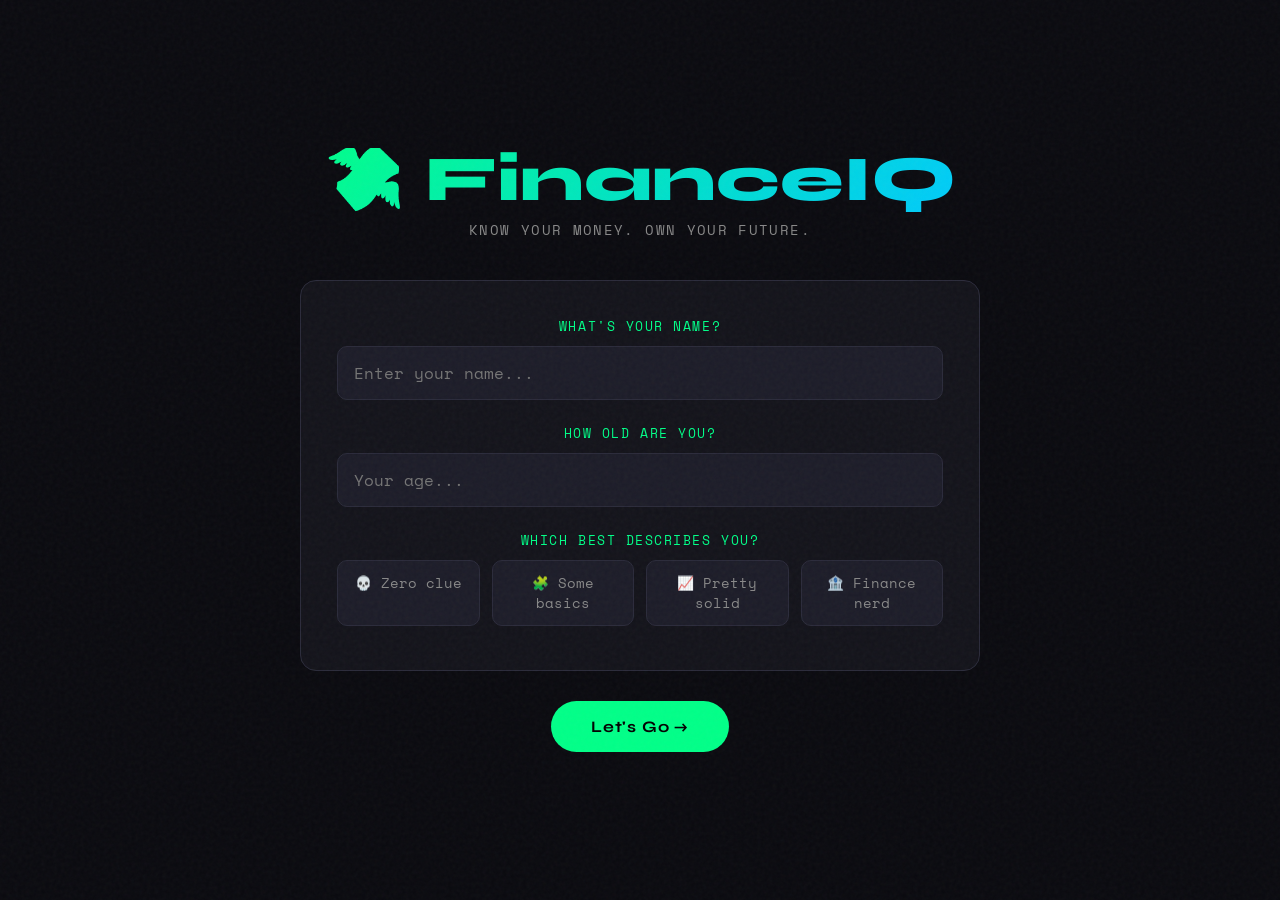
==== index.html @ 19bd0cdd "meow meow meow" ====
<!DOCTYPE html>
<html lang="en">
<head>
  <meta charset="UTF-8">
  <meta name="viewport" content="width=device-width, initial-scale=1.0">
  <title>💸 FinanceIQ — Know Your Money</title>
  <link href="https://fonts.googleapis.com/css2?family=Syne:wght@400;700;800&family=Space+Mono:wght@400;700&family=Georgia:ital,wght@0,400;1,400&display=swap" rel="stylesheet">
  <link rel="stylesheet" href="style.css">
</head>
<body>
<div id="app">

  <!-- INTRO -->
  <div id="intro-screen" class="screen active">
    <div class="logo">💸 FinanceIQ</div>
    <p class="tagline">Know your money. Own your future.</p>
    <div class="card">
      <label>What's your name?</label>
      <input type="text" id="name-input" placeholder="Enter your name..." maxlength="30">
      <label>How old are you?</label>
      <input type="number" id="age-input" placeholder="Your age..." min="10" max="100">
      <label>Which best describes you?</label>
      <div class="radio-group" id="exp-group">
        <div class="radio-btn" data-val="none">💀 Zero clue</div>
        <div class="radio-btn" data-val="some">🧩 Some basics</div>
        <div class="radio-btn" data-val="good">📈 Pretty solid</div>
        <div class="radio-btn" data-val="pro">🏦 Finance nerd</div>
      </div>
    </div>
    <button class="btn" id="start-btn">Let's Go →</button>
  </div>

  <!-- QUIZ -->
  <div id="quiz-screen" class="screen">
    <div class="progress-bar">
      <div class="progress-fill" id="progress-fill"></div>
    </div>
    <div class="q-meta">
      <span class="q-num" id="q-num-label">Question 1 of 10</span>
      <span class="q-category" id="q-cat-label">Category</span>
    </div>
    <div class="question-text" id="question-text"></div>
    <div class="options" id="options-container"></div>
    <div class="feedback-box" id="feedback-box"></div>
    <div class="next-btn-wrap">
      <button class="btn" id="next-btn" style="display:none">Next →</button>
    </div>
  </div>

  <!-- RESULTS -->
  <div id="results-screen" class="screen">
    <div id="results-content"></div>
    <div class="restart-wrap">
      <button class="btn btn-outline" id="restart-btn">Play Again 🔄</button>
    </div>
  </div>

</div>
<script src="script.js"></script>
</body>
</html>
---- style.css ----
/* ===================== CSS VARIABLES ===================== */
:root {
  --bg: #0a0a0f;
  --card: #13131a;
  --accent: #00ff88;
  --accent2: #ff6b35;
  --text: #f0f0f0;
  --muted: #888;
  --border: #2a2a3a;
  --radius: 16px;
}

/* ===================== RESET & BASE ===================== */
* {
  box-sizing: border-box;
  margin: 0;
  padding: 0;
}

body {
  background: var(--bg);
  color: var(--text);
  font-family: 'Space Mono', monospace;
  min-height: 100vh;
  display: flex;
  align-items: center;
  justify-content: center;
  overflow-x: hidden;
  padding: 20px;
}

/* Grain overlay */
body::before {
  content: '';
  position: fixed;
  inset: 0;
  background-image: url("data:image/svg+xml,%3Csvg viewBox='0 0 256 256' xmlns='http://www.w3.org/2000/svg'%3E%3Cfilter id='noise'%3E%3CfeTurbulence type='fractalNoise' baseFrequency='0.9' numOctaves='4' stitchTiles='stitch'/%3E%3C/filter%3E%3Crect width='100%25' height='100%25' filter='url(%23noise)' opacity='0.04'/%3E%3C/svg%3E");
  pointer-events: none;
  z-index: 999;
}

#app {
  width: 100%;
  max-width: 680px;
}

/* ===================== SCREENS ===================== */
.screen {
  display: none;
  animation: fadeUp 0.4s ease both;
}
.screen.active {
  display: block;
}
@keyframes fadeUp {
  from { opacity: 0; transform: translateY(24px); }
  to   { opacity: 1; transform: translateY(0); }
}

/* ===================== INTRO ===================== */
#intro-screen {
  text-align: center;
}

.logo {
  font-family: 'Syne', sans-serif;
  font-weight: 800;
  font-size: clamp(2.4rem, 8vw, 4rem);
  background: linear-gradient(135deg, var(--accent), #00c8ff);
  -webkit-background-clip: text;
  -webkit-text-fill-color: transparent;
  line-height: 1;
  margin-bottom: 8px;
}

.tagline {
  color: var(--muted);
  font-size: .85rem;
  letter-spacing: .1em;
  text-transform: uppercase;
  margin-bottom: 40px;
}

.card {
  background: var(--card);
  border: 1px solid var(--border);
  border-radius: var(--radius);
  padding: 36px;
  margin-bottom: 20px;
}

label {
  display: block;
  font-size: .8rem;
  color: var(--accent);
  text-transform: uppercase;
  letter-spacing: .12em;
  margin-bottom: 10px;
}

input[type="text"],
input[type="number"] {
  width: 100%;
  background: #1c1c28;
  border: 1px solid var(--border);
  border-radius: 10px;
  color: var(--text);
  font-family: 'Space Mono', monospace;
  font-size: 1rem;
  padding: 14px 16px;
  outline: none;
  transition: border-color .2s;
  margin-bottom: 24px;
}
input:focus {
  border-color: var(--accent);
}

.radio-group {
  display: flex;
  gap: 12px;
  flex-wrap: wrap;
  margin-bottom: 8px;
}

.radio-btn {
  flex: 1;
  min-width: 100px;
  background: #1c1c28;
  border: 1px solid var(--border);
  border-radius: 10px;
  padding: 12px;
  text-align: center;
  cursor: pointer;
  font-family: 'Space Mono', monospace;
  font-size: .85rem;
  color: var(--muted);
  transition: all .2s;
}
.radio-btn:hover,
.radio-btn.selected {
  border-color: var(--accent);
  color: var(--accent);
  background: #001a0d;
}

/* ===================== BUTTONS ===================== */
.btn {
  display: inline-block;
  background: var(--accent);
  color: #000;
  font-family: 'Syne', sans-serif;
  font-weight: 700;
  font-size: 1rem;
  padding: 16px 40px;
  border-radius: 50px;
  border: none;
  cursor: pointer;
  letter-spacing: .05em;
  transition: transform .15s, box-shadow .15s;
  margin-top: 10px;
}
.btn:hover {
  transform: translateY(-2px);
  box-shadow: 0 8px 30px rgba(0,255,136,.25);
}
.btn:active {
  transform: scale(.97);
}

.btn-outline {
  background: transparent;
  color: var(--accent);
  border: 2px solid var(--accent);
}
.btn-outline:hover {
  background: rgba(0,255,136,.08);
  box-shadow: none;
}

/* ===================== QUIZ ===================== */
.progress-bar {
  background: var(--border);
  border-radius: 50px;
  height: 6px;
  margin-bottom: 28px;
  overflow: hidden;
}

.progress-fill {
  height: 100%;
  background: linear-gradient(90deg, var(--accent), #00c8ff);
  border-radius: 50px;
  transition: width .5s ease;
}

.q-meta {
  display: flex;
  justify-content: space-between;
  align-items: center;
  margin-bottom: 18px;
}

.q-num {
  font-size: .8rem;
  color: var(--muted);
  text-transform: uppercase;
  letter-spacing: .1em;
}

.q-category {
  font-size: .75rem;
  background: rgba(0,255,136,.1);
  color: var(--accent);
  border-radius: 50px;
  padding: 4px 12px;
  letter-spacing: .08em;
}

.question-text {
  font-family: 'Syne', sans-serif;
  font-size: clamp(1.1rem, 3.5vw, 1.4rem);
  font-weight: 700;
  line-height: 1.4;
  margin-bottom: 28px;
}

.options {
  display: flex;
  flex-direction: column;
  gap: 12px;
}

.option {
  background: #1c1c28;
  border: 1px solid var(--border);
  border-radius: 12px;
  padding: 16px 20px;
  cursor: pointer;
  font-family: 'Space Mono', monospace;
  font-size: .9rem;
  color: var(--text);
  transition: all .2s;
  text-align: left;
  position: relative;
  overflow: hidden;
}
.option::before {
  content: '';
  position: absolute;
  inset: 0;
  opacity: 0;
  transition: opacity .2s;
  background: rgba(0,255,136,.05);
}
.option:hover::before { opacity: 1; }
.option:hover        { border-color: var(--accent); }
.option.correct      { border-color: var(--accent); background: #001a0d; color: var(--accent); }
.option.wrong        { border-color: #ff4757; background: #1a0005; color: #ff6b7a; }
.option.disabled     { pointer-events: none; }

.feedback-box {
  margin-top: 18px;
  padding: 16px 20px;
  border-radius: 12px;
  font-size: .88rem;
  line-height: 1.6;
  display: none;
  border-left: 3px solid var(--accent);
  background: rgba(0,255,136,.05);
}
.feedback-box.wrong-fb  { border-color: #ff4757; background: rgba(255,71,87,.05); }
.feedback-box.visible   { display: block; }

.next-btn-wrap {
  text-align: right;
  margin-top: 20px;
}

/* ===================== RESULTS ===================== */
#results-screen .result-header {
  text-align: center;
  margin-bottom: 32px;
}

.score-ring {
  width: 120px;
  height: 120px;
  margin: 0 auto 20px;
  position: relative;
}
.score-ring svg { transform: rotate(-90deg); }
.score-ring .ring-text {
  position: absolute;
  inset: 0;
  display: flex;
  align-items: center;
  justify-content: center;
  font-family: 'Syne', sans-serif;
  font-weight: 800;
  font-size: 1.8rem;
  color: var(--accent);
}

.verdict {
  font-family: 'Syne', sans-serif;
  font-weight: 800;
  margin-bottom: 8px;
}
.verdict-sub {
  color: var(--muted);
  font-size: .85rem;
  margin-bottom: 24px;
}

.tips-section h3 {
  font-family: 'Syne', sans-serif;
  font-size: 1rem;
  color: var(--accent);
  text-transform: uppercase;
  letter-spacing: .1em;
  margin-bottom: 14px;
}

.tip-item {
  display: flex;
  gap: 14px;
  align-items: flex-start;
  margin-bottom: 14px;
  padding: 14px 16px;
  background: #1c1c28;
  border-radius: 12px;
}
.tip-emoji { font-size: 1.3rem; flex-shrink: 0; }
.tip-text  { font-size: .87rem; line-height: 1.6; color: #ccc; }

.restart-wrap {
  text-align: center;
  margin-top: 30px;
}

/* ===================== GEN-Z RESULTS ===================== */
.genz-badge {
  display: inline-block;
  font-size: .75rem;
  padding: 4px 12px;
  border-radius: 50px;
  margin-bottom: 10px;
  font-weight: bold;
  letter-spacing: .05em;
}
.badge-aura { background: linear-gradient(90deg,#bf5af2,#ff2d78); color: white; }
.badge-sus  { background: #2d1040; color: #ff2d78; border: 1px solid #ff2d78; }
.badge-mid  { background: #1a1a2e; color: #888; border: 1px solid #555; }

/* ===================== ELDER RESULTS ===================== */
.elder-wisdom {
  font-family: 'Georgia', serif;
  font-style: italic;
  font-size: 4rem;
  color: #aaa;
  border-left: 3px solid var(--accent);
  padding-left: 16px;
  margin: 20px 0;
  line-height: 1.7;
}

/* ===================== MISC ===================== */
.confetti-line {
  font-size: 1.6rem;
  letter-spacing: .2em;
  text-align: center;
  margin-bottom: 10px;
}

@keyframes pulse {
  0%, 100% { opacity: 1; }
  50%       { opacity: .5; }
}
.pulsing { animation: pulse 1.5s infinite; }

/* ===================== AGE THEMES ===================== */

/* --- ELDER (41+) — warm gold, big bold text --- */
body.mode-elder {
  font-size: 1.15rem;
  --accent: #f5a623;
  --bg: #0d0b08;
  --card: #1a1610;
  --border: #3a3020;
}
body.mode-elder .question-text   { font-size: clamp(1.4rem, 4vw, 1.9rem); }
body.mode-elder .option          { font-size: 1.05rem; padding: 20px 24px; }
body.mode-elder .tip-text        { font-size: 1rem; font-weight: bold; }
body.mode-elder .feedback-box    { font-size: 1rem; font-weight: bold; }
body.mode-elder input            { font-size: 1.1rem; padding: 16px; }
body.mode-elder .btn             { font-size: 1.15rem; padding: 18px 48px; }
body.mode-elder .logo            { background: linear-gradient(135deg, #f5a623, #e8634a); -webkit-background-clip: text; }
body.mode-elder .progress-fill   { background: linear-gradient(90deg, #f5a623, #e8634a); }
body.mode-elder .q-category      { background: rgba(245,166,35,.1); color: #f5a623; }

/* --- GEN-Z (under 25) — neon pink/purple chaos --- */
body.mode-genz {
  --accent: #ff2d78;
  --bg: #080010;
  --card: #100018;
  --border: #2d1040;
}
body.mode-genz .logo           { background: linear-gradient(135deg, #ff2d78, #bf5af2); -webkit-background-clip: text; }
body.mode-genz .progress-fill  { background: linear-gradient(90deg, #ff2d78, #bf5af2); }
body.mode-genz .q-category     { background: rgba(255,45,120,.1); color: #ff2d78; }
body.mode-genz input:focus     { border-color: #bf5af2; }
body.mode-genz .option:hover   { border-color: #bf5af2; }
body.mode-genz .btn            { background: #ff2d78; }

/* --- MILLENNIAL (25–40) — clean teal --- */
body.mode-millennial {
  --accent: #4ecdc4;
  --bg: #080f14;
  --card: #0d1a22;
  --border: #1a3040;
}
body.mode-millennial .logo           { background: linear-gradient(135deg, #4ecdc4, #44a8d5); -webkit-background-clip: text; }
body.mode-millennial .progress-fill  { background: linear-gradient(90deg, #4ecdc4, #44a8d5); }
body.mode-millennial .q-category     { background: rgba(78,205,196,.1); color: #4ecdc4; }
body.mode-millennial .btn            { background: #4ecdc4; color: #000; }
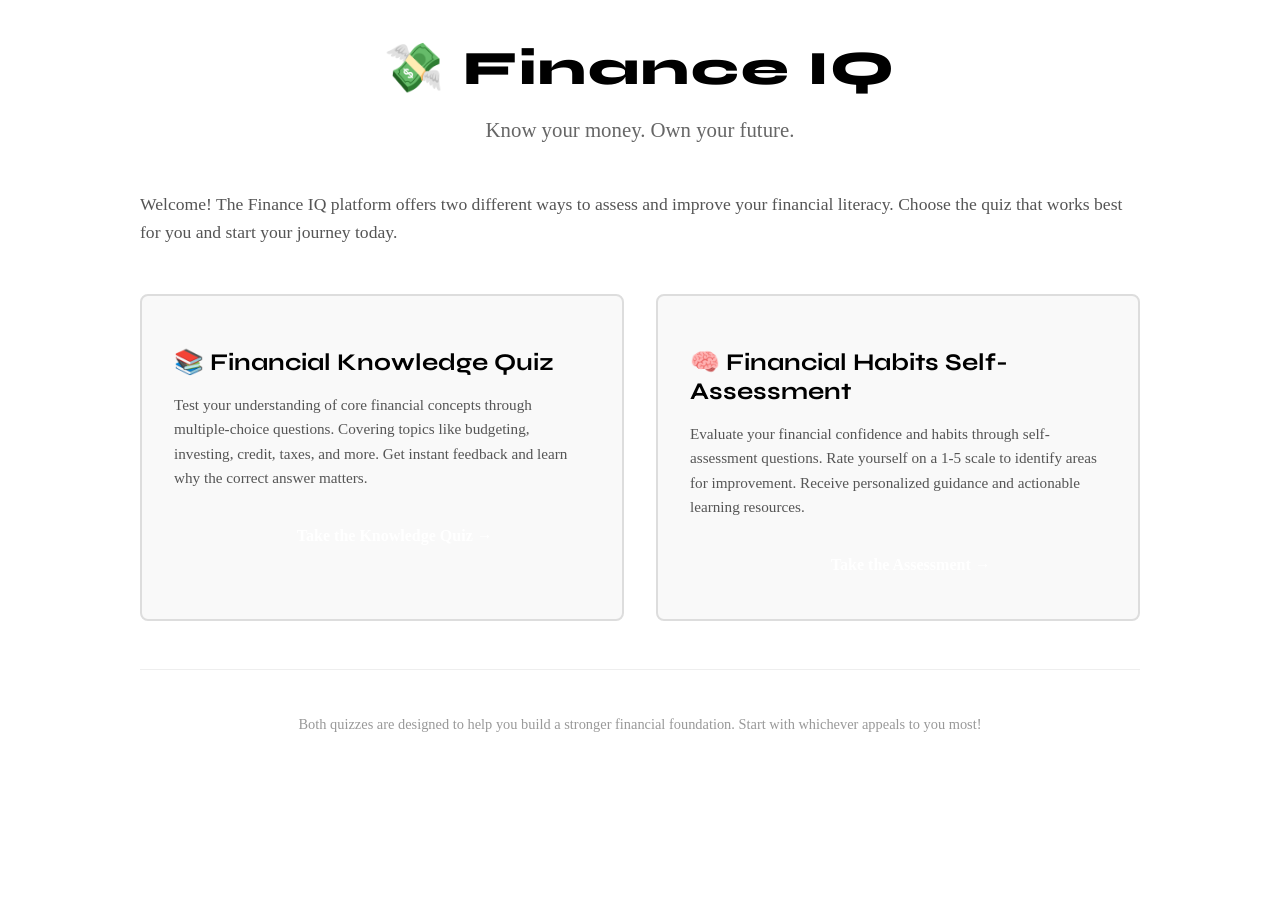
==== commit 01aca660: "Add files via upload" ====
--- a/index.html
+++ b/index.html
@@ -3,59 +3,155 @@
 <head>
   <meta charset="UTF-8">
   <meta name="viewport" content="width=device-width, initial-scale=1.0">
-  <title>💸 FinanceIQ — Know Your Money</title>
+  <title>Finance IQ — Know Your Money</title>
   <link href="https://fonts.googleapis.com/css2?family=Syne:wght@400;700;800&family=Space+Mono:wght@400;700&family=Georgia:ital,wght@0,400;1,400&display=swap" rel="stylesheet">
-  <link rel="stylesheet" href="style.css">
+  <link rel="stylesheet" href="base.css">
+  <link rel="stylesheet" href="screens.css">
+  <link rel="stylesheet" href="components.css">
+  <link rel="stylesheet" href="themes.css">
+  <style>
+    .home-container {
+      max-width: 1000px;
+      margin: 0 auto;
+      padding: 2rem;
+    }
+
+    .home-header {
+      text-align: center;
+      margin-bottom: 3rem;
+    }
+
+    .home-logo {
+      font-size: 3rem;
+      font-weight: 800;
+      font-family: 'Syne', sans-serif;
+      margin-bottom: 0.5rem;
+      letter-spacing: 2px;
+    }
+
+    .home-tagline {
+      font-size: 1.3rem;
+      color: #666;
+      margin-bottom: 1rem;
+    }
+
+    .home-description {
+      font-size: 1.1rem;
+      color: #555;
+      line-height: 1.6;
+      margin-bottom: 3rem;
+    }
+
+    .quiz-cards {
+      display: grid;
+      grid-template-columns: 1fr 1fr;
+      gap: 2rem;
+      margin-bottom: 2rem;
+    }
+
+    @media (max-width: 768px) {
+      .quiz-cards {
+        grid-template-columns: 1fr;
+      }
+    }
+
+    .quiz-card {
+      background: #f9f9f9;
+      border: 2px solid #ddd;
+      border-radius: 8px;
+      padding: 2rem;
+      transition: all 0.3s ease;
+    }
+
+    .quiz-card:hover {
+      border-color: var(--accent);
+      box-shadow: 0 4px 12px rgba(0, 0, 0, 0.1);
+      transform: translateY(-4px);
+    }
+
+    .quiz-card h2 {
+      color: var(--accent);
+      font-size: 1.5rem;
+      margin-bottom: 1rem;
+      font-family: 'Syne', sans-serif;
+    }
+
+    .quiz-card p {
+      color: #555;
+      line-height: 1.6;
+      margin-bottom: 1.5rem;
+      font-size: 0.95rem;
+    }
+
+    .quiz-card .btn {
+      width: 100%;
+      padding: 0.8rem;
+      font-size: 1rem;
+      font-weight: bold;
+      cursor: pointer;
+      border: none;
+      border-radius: 6px;
+      background: var(--accent);
+      color: white;
+      transition: all 0.3s ease;
+      text-decoration: none;
+      display: inline-block;
+      text-align: center;
+    }
+
+    .quiz-card .btn:hover {
+      opacity: 0.9;
+      box-shadow: 0 4px 8px rgba(0, 0, 0, 0.15);
+    }
+
+    .home-footer {
+      text-align: center;
+      color: #999;
+      font-size: 0.9rem;
+      margin-top: 3rem;
+      padding-top: 2rem;
+      border-top: 1px solid #eee;
+    }
+  </style>
 </head>
 <body>
-<div id="app">
+  <div class="home-container">
+    <div class="home-header">
+      <div class="home-logo">💸 Finance IQ</div>
+      <p class="home-tagline">Know your money. Own your future.</p>
+    </div>
 
-  <!-- INTRO -->
-  <div id="intro-screen" class="screen active">
-    <div class="logo">💸 FinanceIQ</div>
-    <p class="tagline">Know your money. Own your future.</p>
-    <div class="card">
-      <label>What's your name?</label>
-      <input type="text" id="name-input" placeholder="Enter your name..." maxlength="30">
-      <label>How old are you?</label>
-      <input type="number" id="age-input" placeholder="Your age..." min="10" max="100">
-      <label>Which best describes you?</label>
-      <div class="radio-group" id="exp-group">
-        <div class="radio-btn" data-val="none">💀 Zero clue</div>
-        <div class="radio-btn" data-val="some">🧩 Some basics</div>
-        <div class="radio-btn" data-val="good">📈 Pretty solid</div>
-        <div class="radio-btn" data-val="pro">🏦 Finance nerd</div>
+    <div class="home-description">
+      <p>Welcome! The Finance IQ platform offers two different ways to assess and improve your financial literacy. Choose the quiz that works best for you and start your journey today.</p>
+    </div>
+
+    <div class="quiz-cards">
+      <!-- Quiz 1: Multiple Choice -->
+      <div class="quiz-card">
+        <h2>📚 Financial Knowledge Quiz</h2>
+        <p>
+          Test your understanding of core financial concepts through multiple-choice questions. 
+          Covering topics like budgeting, investing, credit, taxes, and more. 
+          Get instant feedback and learn why the correct answer matters.
+        </p>
+        <a href="quiz-original.html" class="btn">Take the Knowledge Quiz →</a>
+      </div>
+
+      <!-- Quiz 2: Self-Assessment -->
+      <div class="quiz-card">
+        <h2>🧠 Financial Habits Self-Assessment</h2>
+        <p>
+          Evaluate your financial confidence and habits through self-assessment questions. 
+          Rate yourself on a 1-5 scale to identify areas for improvement. 
+          Receive personalized guidance and actionable learning resources.
+        </p>
+        <a href="quiz-assessment.html" class="btn">Take the Assessment →</a>
       </div>
     </div>
-    <button class="btn" id="start-btn">Let's Go →</button>
-  </div>
 
-  <!-- QUIZ -->
-  <div id="quiz-screen" class="screen">
-    <div class="progress-bar">
-      <div class="progress-fill" id="progress-fill"></div>
-    </div>
-    <div class="q-meta">
-      <span class="q-num" id="q-num-label">Question 1 of 10</span>
-      <span class="q-category" id="q-cat-label">Category</span>
-    </div>
-    <div class="question-text" id="question-text"></div>
-    <div class="options" id="options-container"></div>
-    <div class="feedback-box" id="feedback-box"></div>
-    <div class="next-btn-wrap">
-      <button class="btn" id="next-btn" style="display:none">Next →</button>
+    <div class="home-footer">
+      <p>Both quizzes are designed to help you build a stronger financial foundation. Start with whichever appeals to you most!</p>
     </div>
   </div>
-
-  <!-- RESULTS -->
-  <div id="results-screen" class="screen">
-    <div id="results-content"></div>
-    <div class="restart-wrap">
-      <button class="btn btn-outline" id="restart-btn">Play Again 🔄</button>
-    </div>
-  </div>
-
-</div>
-<script src="script.js"></script>
 </body>
-</html>
+</html>
